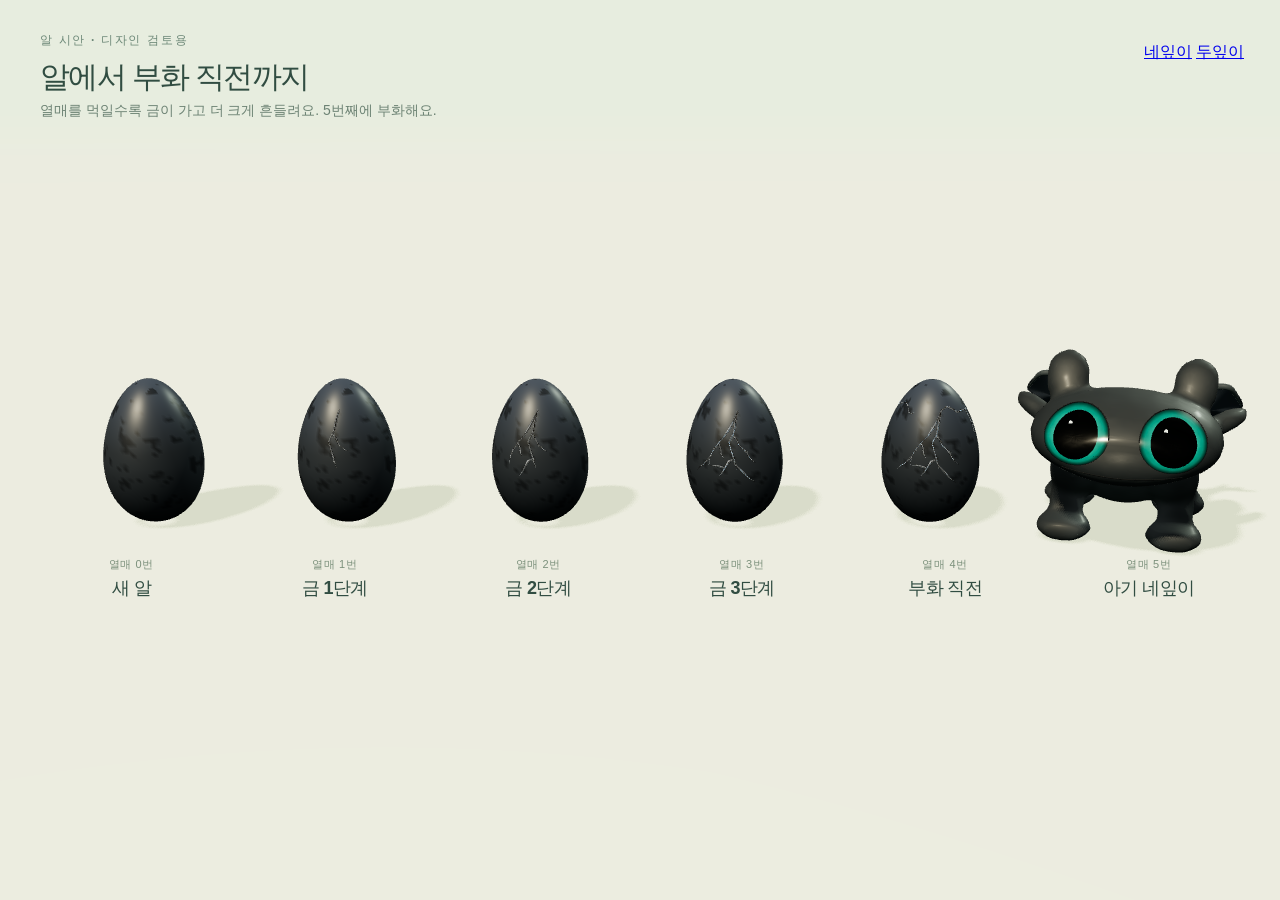
==== egg.html @ 19909e6b "deploy f512d74" ====
<!doctype html>
<html lang="ko">
  <head>
    <meta charset="UTF-8" />
    <meta name="viewport" content="width=device-width, initial-scale=1.0" />
    <meta name="theme-color" content="#cfe3b4" />
    <title>알 시안 · 아침숲</title>
    <script type="module" crossorigin src="/assets/egg-CD2AGr19.js"></script>
    <link rel="modulepreload" crossorigin href="/assets/style-B0EQ9ZNn.js">
    <link rel="modulepreload" crossorigin href="/assets/locomotion-C6yITJmv.js">
    <link rel="modulepreload" crossorigin href="/assets/growth-DF9vfQNn.js">
    <link rel="modulepreload" crossorigin href="/assets/egg-BSBj3CR8.js">
    <link rel="stylesheet" crossorigin href="/assets/style-PFVffYE_.css">
    <link rel="stylesheet" crossorigin href="/assets/egg-YTzlJjcA.css">
  </head>
  <body>
    <main id="egg-review">
      <canvas id="scene" aria-label="열매를 0번부터 4번까지 먹인 알"></canvas>
      <header class="egg-top">
        <div>
          <span class="eyebrow">알 시안 · 디자인 검토용</span>
          <h1 id="egg-title">알에서 부화 직전까지</h1>
          <p>열매를 먹일수록 금이 가고 더 크게 흔들려요. 5번째에 부화해요.</p>
        </div>
        <nav class="style-switcher" aria-label="용 디자인 선택">
          <a href="/egg.html?style=night" data-style="night">네잎이</a>
          <a href="/egg.html?style=sun" data-style="sun">두잎이</a>
        </nav>
      </header>
      <div id="egg-labels" aria-hidden="true"></div>
      <div id="loading" role="status">
        <span class="loading-dot"></span>알을 불러오는 중…
      </div>
      <div id="error" role="alert" hidden>
        <strong>알 시안을 불러오지 못했어요.</strong>
        <p id="error-detail"></p>
      </div>
    </main>
  </body>
</html>
---- assets/style-PFVffYE_.css ----
:root{color:#314d42;font-synthesis:none;background:#e7eddf;font-family:Noto Sans KR,Apple SD Gothic Neo,sans-serif;font-size:16px}*{box-sizing:border-box}body{margin:0}button{font:inherit;color:inherit;cursor:pointer;-webkit-tap-highlight-color:transparent;border:0}button:focus-visible,a:focus-visible{outline-offset:5px;outline:3px solid #6d956d}button:disabled{cursor:wait;opacity:.45}[hidden]{display:none!important}#review{width:100%;height:100dvh;min-height:0;position:relative;overflow:hidden}#scene{touch-action:none;width:100%;height:100%;display:block;position:absolute;inset:0}#review .topbar{pointer-events:none;justify-content:space-between;align-items:flex-start;display:flex;position:absolute;top:34px;left:42px;right:38px}#review .topbar button{pointer-events:auto}.style-switcher{pointer-events:auto;gap:4px;margin-top:12px;display:flex}#review .style-switcher{flex-wrap:wrap}#review .style-switcher a{color:#486d56;justify-content:center;align-items:center;min-height:44px;padding:0 12px;font-size:12px;text-decoration:none;display:inline-flex}#review .style-switcher a[aria-current=page]{color:#314d42;text-underline-offset:7px;font-weight:700;text-decoration:underline;text-decoration-thickness:2px}.eyebrow{letter-spacing:.14em;color:#6d8878;font-size:12px;font-weight:600}h1{letter-spacing:-.055em;margin:8px 0 4px;font-size:34px;font-weight:800;line-height:1.35}#review .topbar p{color:#7c8f7e;margin:0;font-size:13px}#review .quiet{background:0 0;align-items:center;gap:18px;min-height:44px;padding:0 18px;font-size:12px;display:flex}#review .quiet span{font-size:21px}#review .view-controls{gap:3px;display:flex;position:absolute;top:106px;right:38px}#review .view-controls button{color:#7b8d7e;background:0 0;min-height:44px;padding:0 12px;font-size:11px}#review .view-controls button[aria-pressed=true]{color:#314d42;text-underline-offset:7px;font-weight:700;text-decoration:underline;text-decoration-thickness:2px}.character-label{pointer-events:none;text-align:center;white-space:nowrap;opacity:0;position:absolute;transform:translate(-50%)}.character-label span{color:#7b907b;letter-spacing:.06em;font-size:11px;display:block}.character-label strong{letter-spacing:-.03em;margin-top:4px;font-size:18px;font-weight:700;display:block}#review .bottom-ui{text-align:center;min-width:530px;position:absolute;bottom:22px;left:50%;transform:translate(-50%)}#motion-caption{color:#6d8374;min-height:18px;margin-bottom:15px;font-size:12px}#review .actions{flex-wrap:wrap;justify-content:center;gap:5px;display:flex}#review .actions button{background:0 0;min-height:45px;padding:0 21px;font-size:13px;font-weight:500}#review .actions button[aria-pressed=true]{color:#314d42;text-underline-offset:7px;font-weight:700;text-decoration:underline;text-decoration-thickness:2px}#review .style-switcher a:hover,#review .quiet:hover,#review .view-controls button:hover,#review .actions button:hover,#review .text-button:hover{color:#314d42;text-underline-offset:7px;text-decoration:underline}#review button:active:not(:disabled){transform:translateY(1px)}#review .review-meta{color:#8a9a87;justify-content:space-between;align-items:center;gap:25px;padding:11px 12px 0;font-size:10px;display:flex}#review .text-button{background:0 0;min-height:44px;padding:5px 10px;font-size:11px}#review .text-button[aria-pressed=true]{color:#314d42;text-underline-offset:7px;font-weight:700;text-decoration:underline;text-decoration-thickness:2px}#loading,#error{max-width:90vw;padding:24px 32px;font-size:14px;position:absolute;top:45%;left:50%;transform:translate(-50%,-50%)}#loading{align-items:center;gap:12px;display:flex}.loading-dot{background:#8bab72;border-radius:50%;width:10px;height:10px;animation:1.3s ease-in-out infinite breathe}#error p{color:#867d65;word-break:break-word;max-width:420px;font-size:12px}#retry{color:#fff;background:#486d56;border-radius:18px;padding:10px 18px;font-size:12px}@keyframes breathe{50%{opacity:.3;transform:scale(.8)}}@media (width<=850px){#review .topbar{top:22px;left:26px;right:22px}h1{font-size:27px}#review .view-controls{top:82px;right:22px}#review .view-controls button{padding:0 9px}#review .bottom-ui{min-width:480px;bottom:14px}#review .actions button{padding:0 16px}.character-label strong{font-size:15px}.character-label span{font-size:10px}}@media (width<=580px){#review .topbar{left:20px}#review .topbar>div{min-width:0}#review .quiet{gap:0;padding:0 14px;font-size:0;position:absolute;top:0;right:0}#review .style-switcher{gap:0}#review .style-switcher a{padding:0 4px;font-size:11px}#review .view-controls{top:258px;left:20px;right:auto}#review .bottom-ui{width:calc(100% - 24px);min-width:0}#review .actions button{min-height:46px;padding:0 10px;font-size:11px}#review .review-meta{gap:8px;font-size:9px}#review .topbar p{font-size:11px}}@media (height<=540px) and (width>=581px){#review .topbar{top:12px;left:20px;right:20px}#review h1{margin:4px 0;font-size:22px}#review .style-switcher{margin-top:2px}#review .view-controls{top:64px;right:20px}#review .bottom-ui{min-width:0;bottom:8px;left:20px;right:20px;transform:none}#review #motion-caption{text-align:left;margin:0;position:absolute;bottom:58px;left:0}#review .actions{margin-right:160px}#review .review-meta{flex-direction:column;gap:0;width:150px;padding-top:0;position:absolute;bottom:0;right:0}}
---- assets/egg-YTzlJjcA.css ----
#egg-review{width:100%;height:100dvh;min-height:540px;position:relative;overflow:hidden}.egg-top{pointer-events:none;justify-content:space-between;align-items:flex-start;display:flex;position:absolute;top:30px;left:40px;right:36px}.egg-top h1{font-size:30px}.egg-top p{color:#6d8374;margin:0;font-size:14px}#egg-labels{pointer-events:none;position:absolute;inset:0}.egg-label{opacity:1}
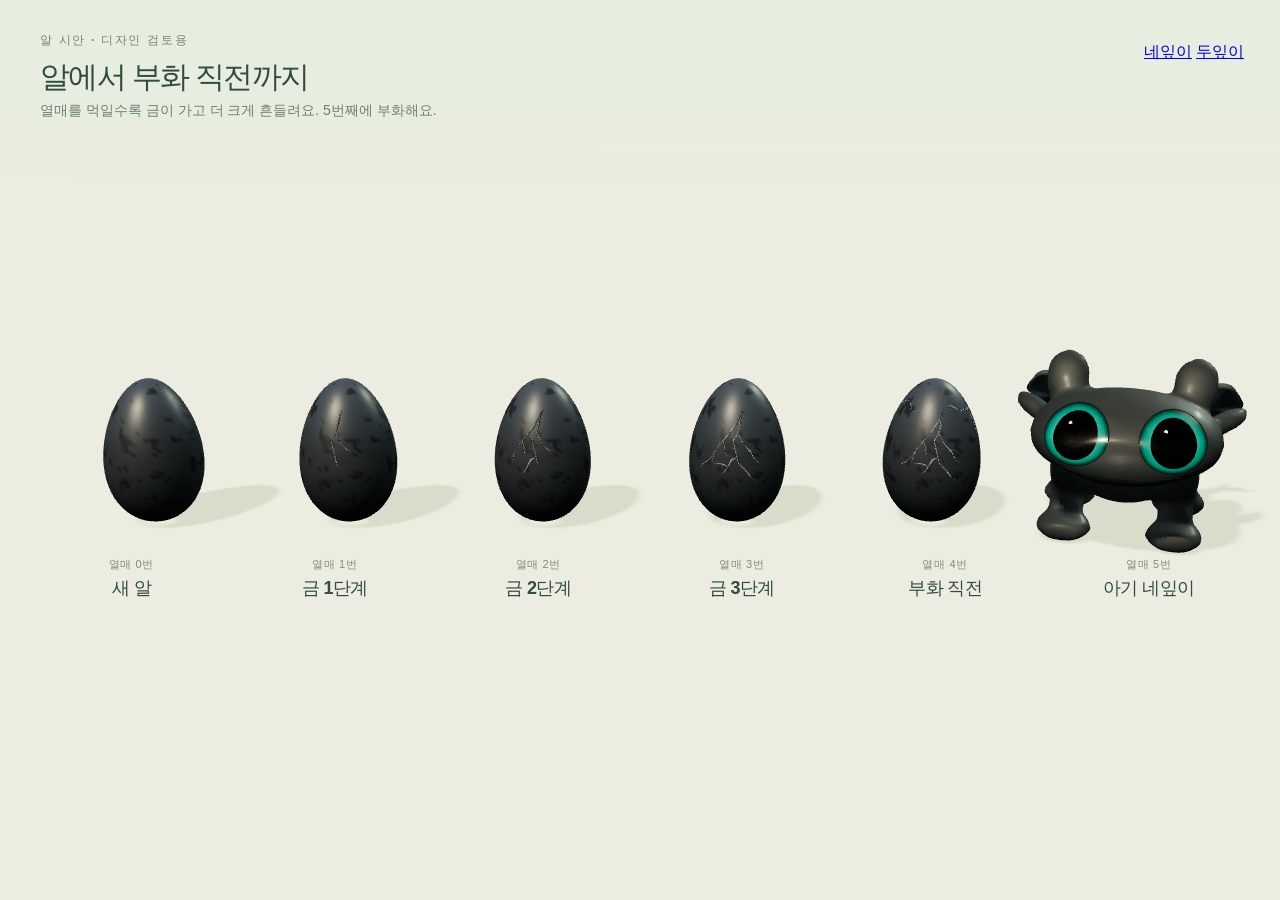
==== commit ec7461d9: "deploy cddc073" ====
--- a/egg.html
+++ b/egg.html
@@ -5,11 +5,11 @@
     <meta name="viewport" content="width=device-width, initial-scale=1.0" />
     <meta name="theme-color" content="#cfe3b4" />
     <title>알 시안 · 아침숲</title>
-    <script type="module" crossorigin src="/assets/egg-CD2AGr19.js"></script>
+    <script type="module" crossorigin src="/assets/egg-CIjKZ4kS.js"></script>
     <link rel="modulepreload" crossorigin href="/assets/style-B0EQ9ZNn.js">
-    <link rel="modulepreload" crossorigin href="/assets/locomotion-C6yITJmv.js">
+    <link rel="modulepreload" crossorigin href="/assets/locomotion-C21QtTsN.js">
     <link rel="modulepreload" crossorigin href="/assets/growth-DF9vfQNn.js">
-    <link rel="modulepreload" crossorigin href="/assets/egg-BSBj3CR8.js">
+    <link rel="modulepreload" crossorigin href="/assets/egg-9T8WJPQg.js">
     <link rel="stylesheet" crossorigin href="/assets/style-PFVffYE_.css">
     <link rel="stylesheet" crossorigin href="/assets/egg-YTzlJjcA.css">
   </head>
